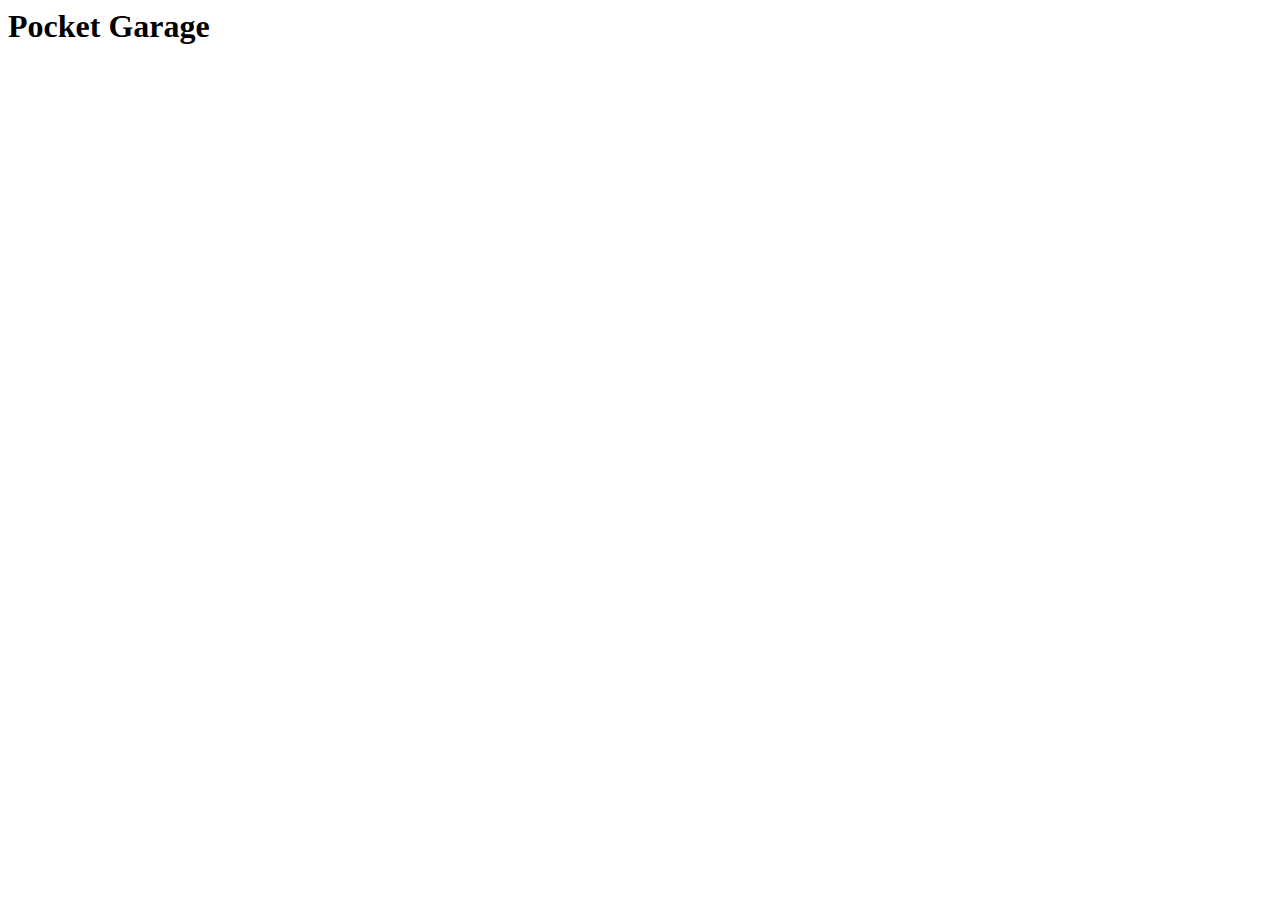
==== index.html @ f1f55a05 "Add" ====
<html lang="en">
<head>
    <meta charset="UTF-8">
    <meta name="viewport" content="width=device-width, initial-scale=1.0">
    <title>Pocket Garage</title>
</head>
<body>
    <h1>Pocket Garage</h1>
</body>
</html>
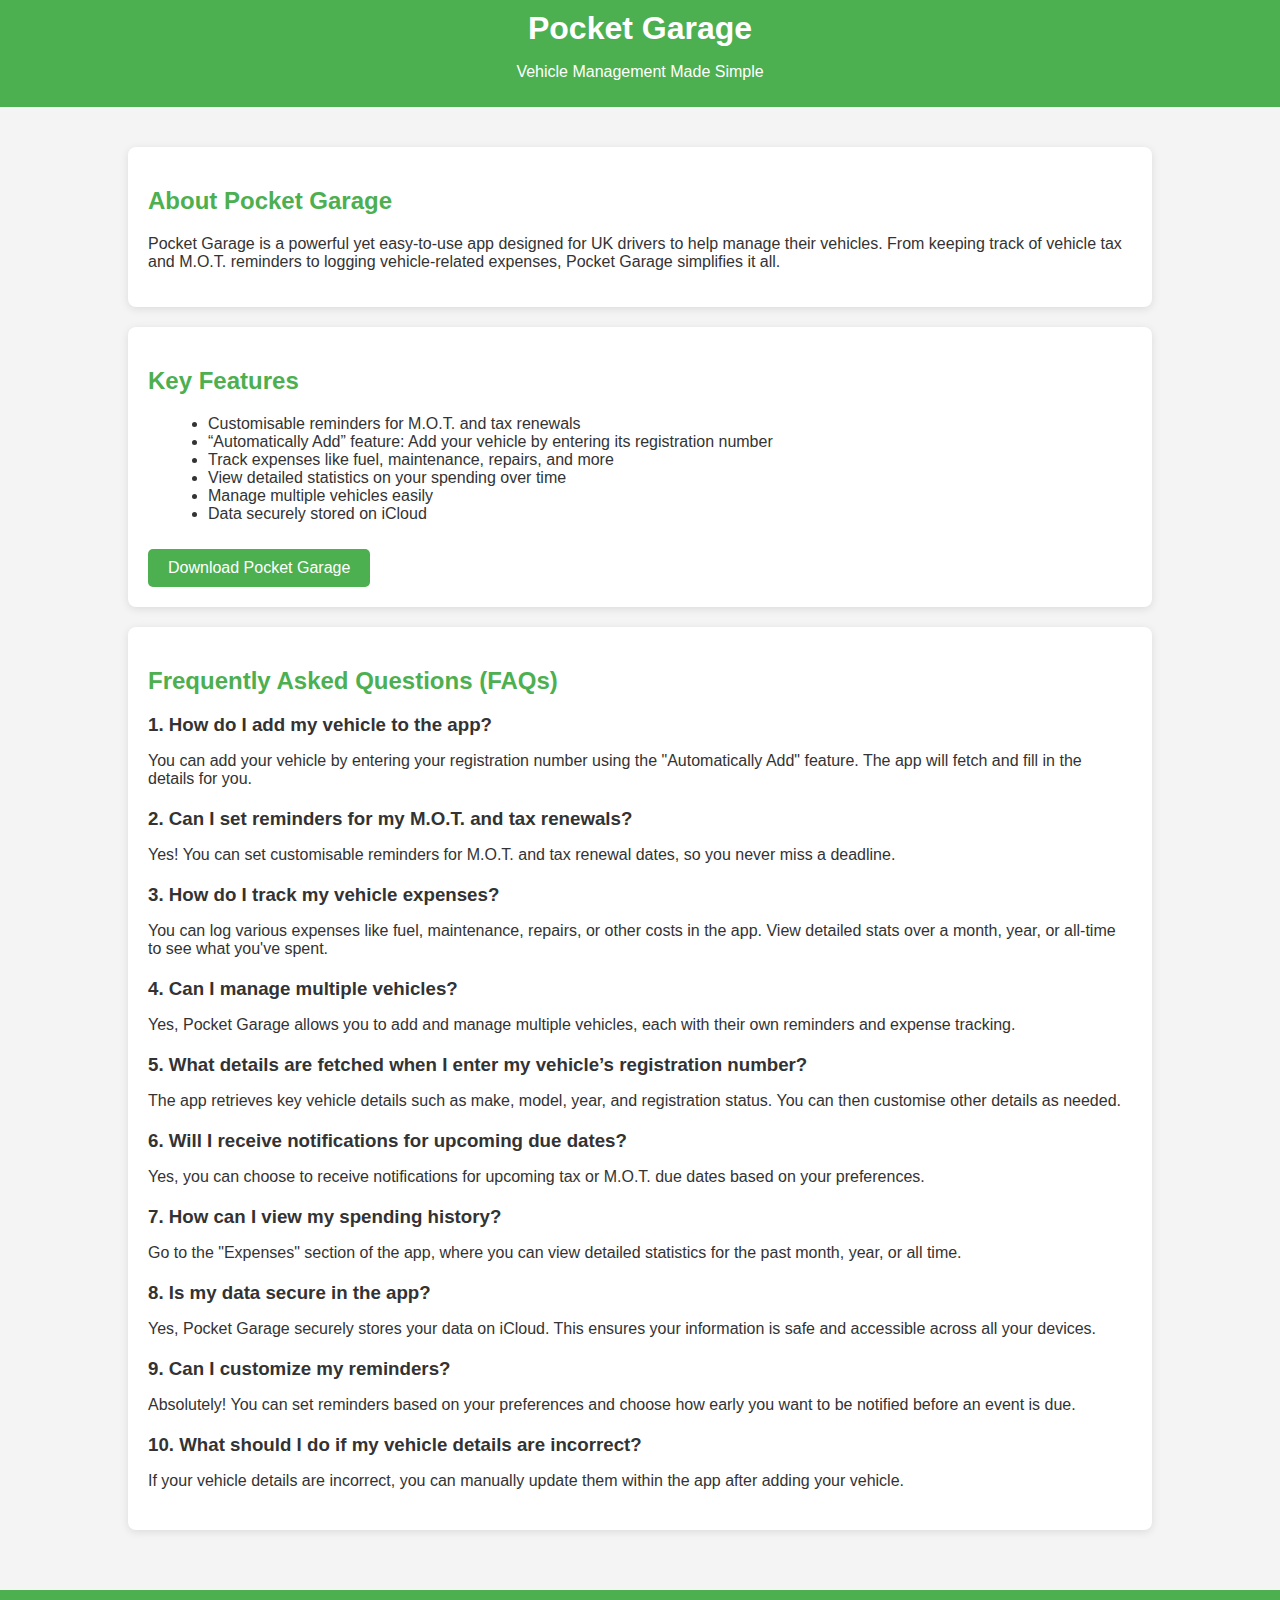
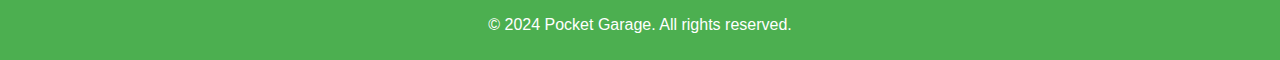
==== commit 45a78f9d: "Update index.html" ====
--- a/index.html
+++ b/index.html
@@ -1,10 +1,144 @@
+<!DOCTYPE html>
 <html lang="en">
 <head>
     <meta charset="UTF-8">
     <meta name="viewport" content="width=device-width, initial-scale=1.0">
-    <title>Pocket Garage</title>
+    <meta http-equiv="X-UA-Compatible" content="IE=edge">
+    <title>Pocket Garage - Vehicle Management Made Simple</title>
+    <style>
+        body {
+            font-family: Arial, sans-serif;
+            margin: 0;
+            padding: 0;
+            background-color: #f4f4f4;
+            color: #333;
+        }
+        .container {
+            width: 80%;
+            margin: 0 auto;
+            padding: 20px;
+        }
+        header {
+            background-color: #4CAF50;
+            color: white;
+            padding: 10px 0;
+            text-align: center;
+        }
+        header h1 {
+            margin: 0;
+        }
+        section {
+            background: white;
+            padding: 20px;
+            margin-top: 20px;
+            border-radius: 8px;
+            box-shadow: 0 2px 8px rgba(0, 0, 0, 0.1);
+        }
+        h2 {
+            color: #4CAF50;
+        }
+        ul {
+            list-style-type: disc;
+            margin-left: 20px;
+        }
+        footer {
+            text-align: center;
+            margin-top: 40px;
+            padding: 10px;
+            background-color: #4CAF50;
+            color: white;
+        }
+        .cta {
+            display: inline-block;
+            padding: 10px 20px;
+            background-color: #4CAF50;
+            color: white;
+            text-decoration: none;
+            border-radius: 5px;
+            margin-top: 10px;
+        }
+        .faq-item {
+            margin-bottom: 20px;
+        }
+        .faq-item h3 {
+            margin-bottom: 5px;
+        }
+    </style>
 </head>
 <body>
-    <h1>Pocket Garage</h1>
+
+    <header>
+        <h1>Pocket Garage</h1>
+        <p>Vehicle Management Made Simple</p>
+    </header>
+
+    <div class="container">
+        <section>
+            <h2>About Pocket Garage</h2>
+            <p>Pocket Garage is a powerful yet easy-to-use app designed for UK drivers to help manage their vehicles. From keeping track of vehicle tax and M.O.T. reminders to logging vehicle-related expenses, Pocket Garage simplifies it all.</p>
+        </section>
+
+        <section>
+            <h2>Key Features</h2>
+            <ul>
+                <li>Customisable reminders for M.O.T. and tax renewals</li>
+                <li>“Automatically Add” feature: Add your vehicle by entering its registration number</li>
+                <li>Track expenses like fuel, maintenance, repairs, and more</li>
+                <li>View detailed statistics on your spending over time</li>
+                <li>Manage multiple vehicles easily</li>
+                <li>Data securely stored on iCloud</li>
+            </ul>
+            <a href="#" class="cta">Download Pocket Garage</a>
+        </section>
+
+        <section>
+            <h2>Frequently Asked Questions (FAQs)</h2>
+            <div class="faq-item">
+                <h3>1. How do I add my vehicle to the app?</h3>
+                <p>You can add your vehicle by entering your registration number using the "Automatically Add" feature. The app will fetch and fill in the details for you.</p>
+            </div>
+            <div class="faq-item">
+                <h3>2. Can I set reminders for my M.O.T. and tax renewals?</h3>
+                <p>Yes! You can set customisable reminders for M.O.T. and tax renewal dates, so you never miss a deadline.</p>
+            </div>
+            <div class="faq-item">
+                <h3>3. How do I track my vehicle expenses?</h3>
+                <p>You can log various expenses like fuel, maintenance, repairs, or other costs in the app. View detailed stats over a month, year, or all-time to see what you've spent.</p>
+            </div>
+            <div class="faq-item">
+                <h3>4. Can I manage multiple vehicles?</h3>
+                <p>Yes, Pocket Garage allows you to add and manage multiple vehicles, each with their own reminders and expense tracking.</p>
+            </div>
+            <div class="faq-item">
+                <h3>5. What details are fetched when I enter my vehicle’s registration number?</h3>
+                <p>The app retrieves key vehicle details such as make, model, year, and registration status. You can then customise other details as needed.</p>
+            </div>
+            <div class="faq-item">
+                <h3>6. Will I receive notifications for upcoming due dates?</h3>
+                <p>Yes, you can choose to receive notifications for upcoming tax or M.O.T. due dates based on your preferences.</p>
+            </div>
+            <div class="faq-item">
+                <h3>7. How can I view my spending history?</h3>
+                <p>Go to the "Expenses" section of the app, where you can view detailed statistics for the past month, year, or all time.</p>
+            </div>
+            <div class="faq-item">
+                <h3>8. Is my data secure in the app?</h3>
+                <p>Yes, Pocket Garage securely stores your data on iCloud. This ensures your information is safe and accessible across all your devices.</p>
+            </div>
+            <div class="faq-item">
+                <h3>9. Can I customize my reminders?</h3>
+                <p>Absolutely! You can set reminders based on your preferences and choose how early you want to be notified before an event is due.</p>
+            </div>
+            <div class="faq-item">
+                <h3>10. What should I do if my vehicle details are incorrect?</h3>
+                <p>If your vehicle details are incorrect, you can manually update them within the app after adding your vehicle.</p>
+            </div>
+        </section>
+    </div>
+
+    <footer>
+        <p>© 2024 Pocket Garage. All rights reserved.</p>
+    </footer>
+
 </body>
-</html>+</html>
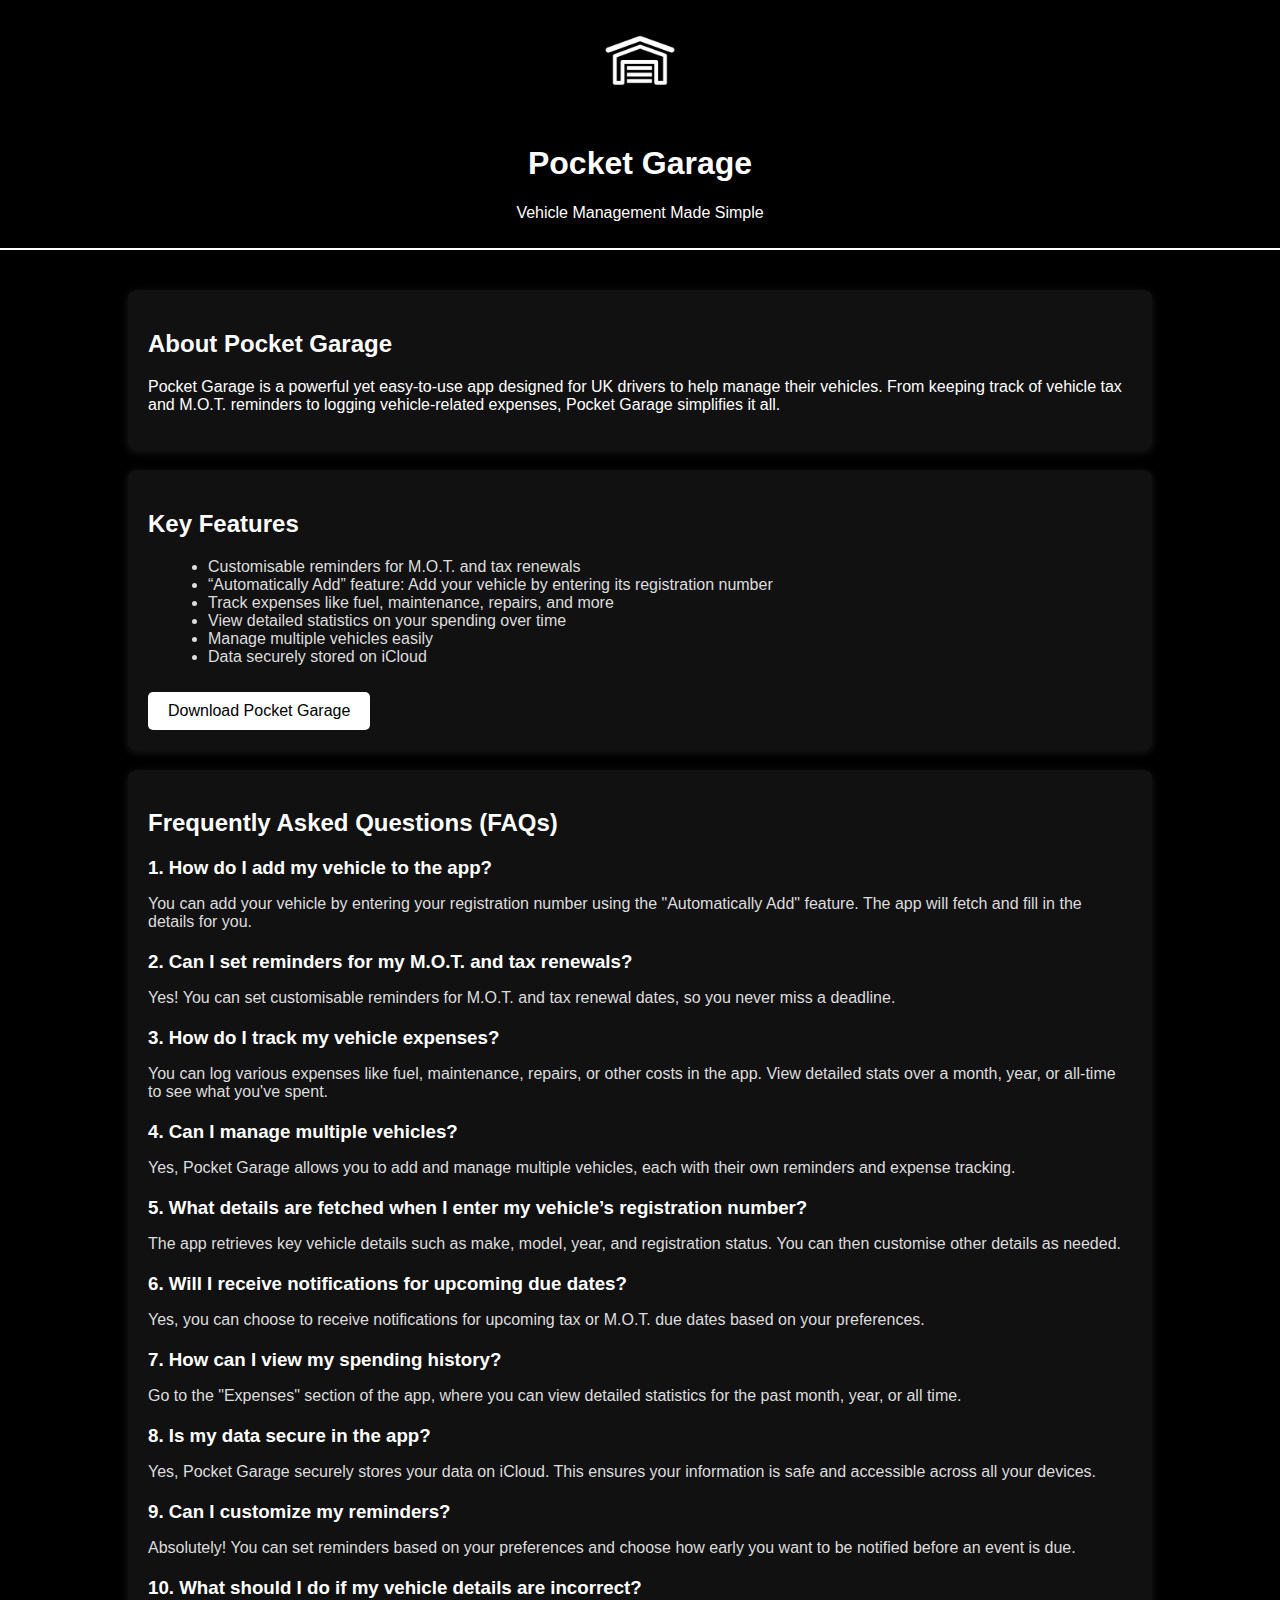
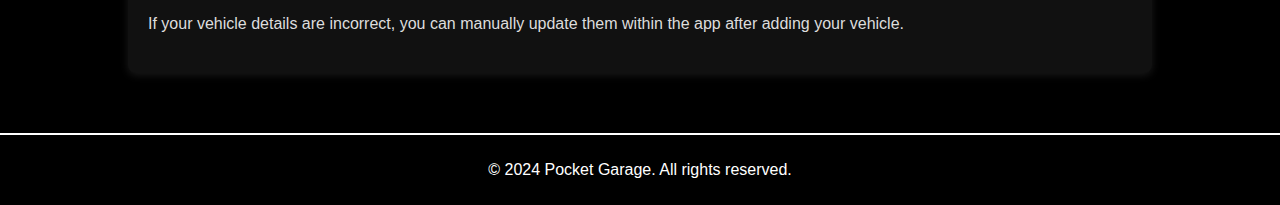
==== commit 789ca64b: "Update index.html" ====
--- a/index.html
+++ b/index.html
@@ -10,8 +10,8 @@
             font-family: Arial, sans-serif;
             margin: 0;
             padding: 0;
-            background-color: #f4f4f4;
-            color: #333;
+            background-color: #000;
+            color: #fff;
         }
         .container {
             width: 80%;
@@ -19,40 +19,46 @@
             padding: 20px;
         }
         header {
-            background-color: #4CAF50;
+            background-color: #000;
             color: white;
             padding: 10px 0;
             text-align: center;
+            border-bottom: 2px solid #fff;
         }
-        header h1 {
-            margin: 0;
+        header img {
+            width: 100px;
+            margin-bottom: 10px;
         }
         section {
-            background: white;
+            background: #111;
             padding: 20px;
             margin-top: 20px;
             border-radius: 8px;
-            box-shadow: 0 2px 8px rgba(0, 0, 0, 0.1);
+            box-shadow: 0 2px 8px rgba(255, 255, 255, 0.1);
         }
         h2 {
-            color: #4CAF50;
+            color: #fff;
         }
         ul {
             list-style-type: disc;
             margin-left: 20px;
         }
+        ul li {
+            color: #ddd;
+        }
         footer {
             text-align: center;
             margin-top: 40px;
             padding: 10px;
-            background-color: #4CAF50;
+            background-color: #000;
             color: white;
+            border-top: 2px solid #fff;
         }
         .cta {
             display: inline-block;
             padding: 10px 20px;
-            background-color: #4CAF50;
-            color: white;
+            background-color: #fff;
+            color: black;
             text-decoration: none;
             border-radius: 5px;
             margin-top: 10px;
@@ -63,11 +69,15 @@
         .faq-item h3 {
             margin-bottom: 5px;
         }
+        .faq-item p {
+            color: #ddd;
+        }
     </style>
 </head>
 <body>
 
     <header>
+        <img src="Pocket Garage.png" alt="Pocket Garage Logo">
         <h1>Pocket Garage</h1>
         <p>Vehicle Management Made Simple</p>
     </header>
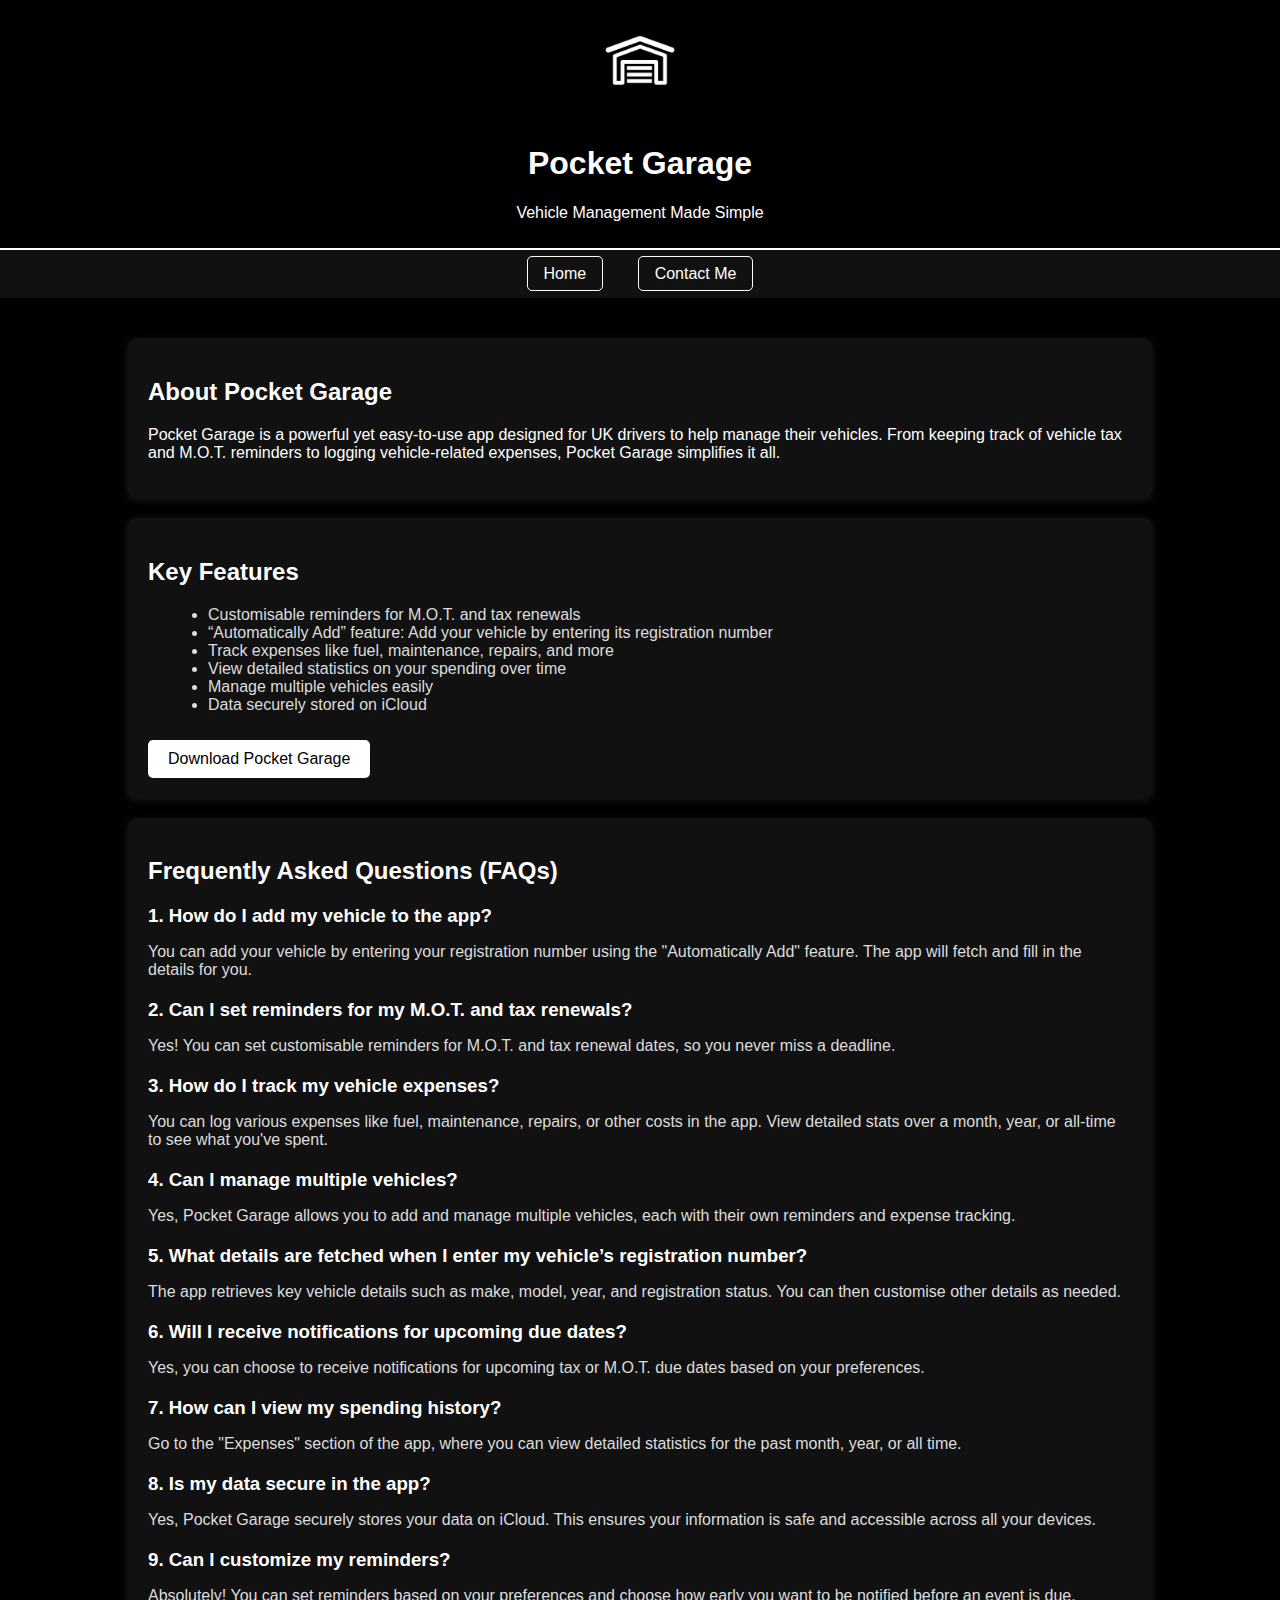
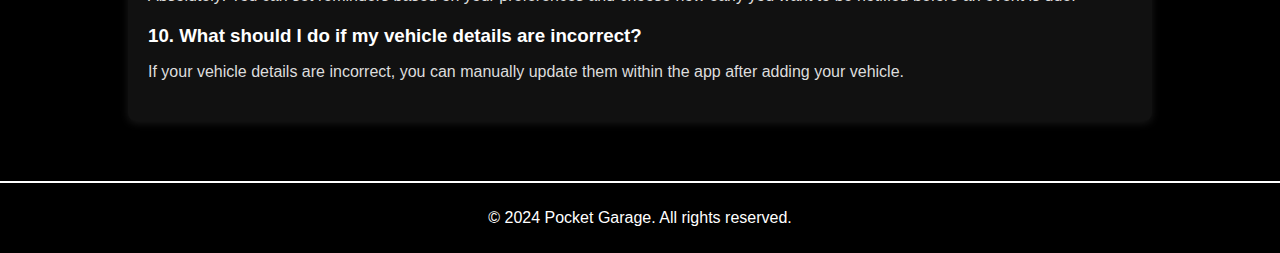
==== commit 2788a79c: "Update index.html" ====
--- a/index.html
+++ b/index.html
@@ -12,6 +12,23 @@
             padding: 0;
             background-color: #000;
             color: #fff;
+        }
+        nav {
+            background-color: #111;
+            padding: 15px;
+            text-align: center;
+        }
+        nav a {
+            color: #fff;
+            text-decoration: none;
+            margin: 0 15px;
+            padding: 8px 16px;
+            border: 1px solid #fff;
+            border-radius: 5px;
+        }
+        nav a:hover {
+            background-color: #4CAF50;
+            color: black;
         }
         .container {
             width: 80%;
@@ -81,6 +98,11 @@
         <h1>Pocket Garage</h1>
         <p>Vehicle Management Made Simple</p>
     </header>
+
+    <nav>
+        <a href="index.html">Home</a>
+        <a href="contact.html">Contact Me</a>
+    </nav>
 
     <div class="container">
         <section>
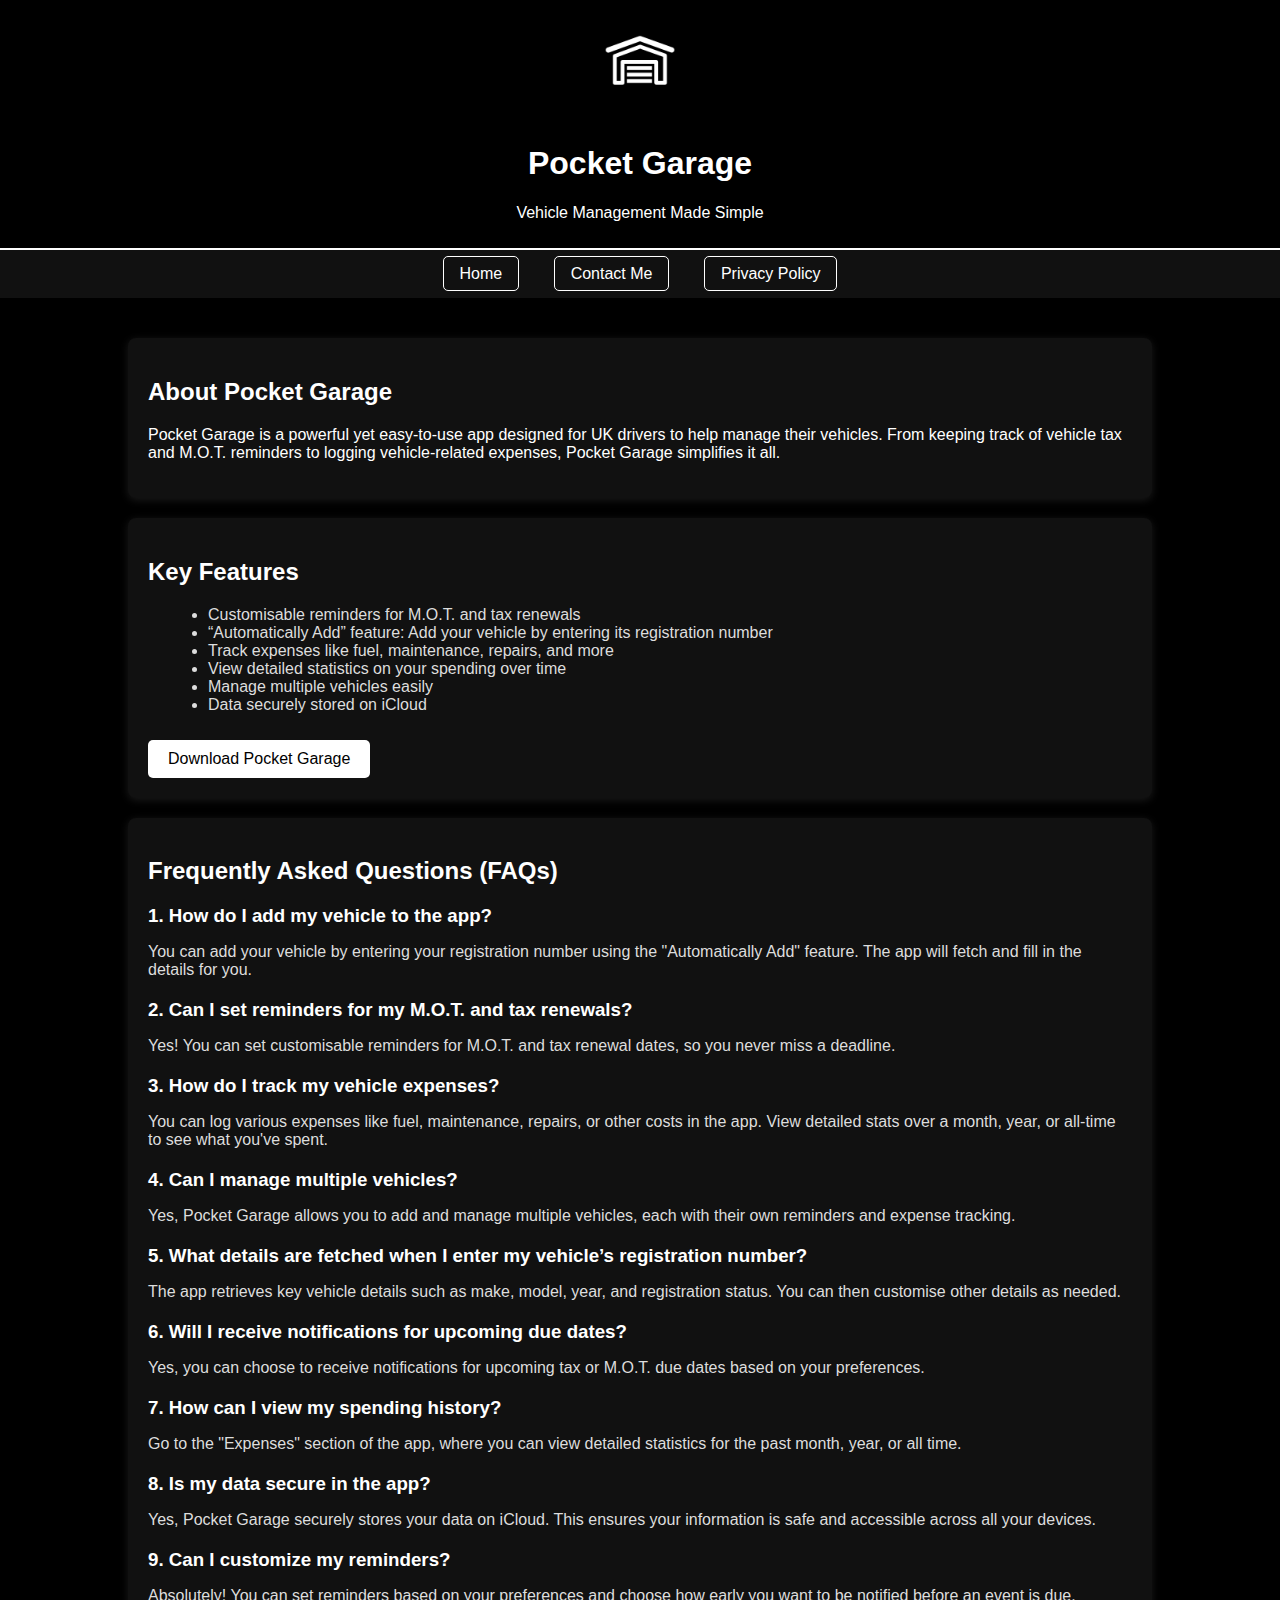
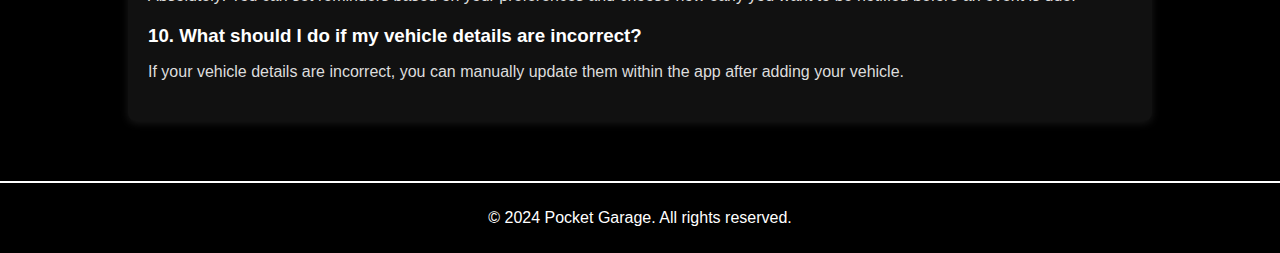
==== commit 7b8ee5c7: "Various improvements" ====
--- a/index.html
+++ b/index.html
@@ -102,6 +102,7 @@
     <nav>
         <a href="index.html">Home</a>
         <a href="contact.html">Contact Me</a>
+        <a href="privacy.html">Privacy Policy</a>
     </nav>
 
     <div class="container">
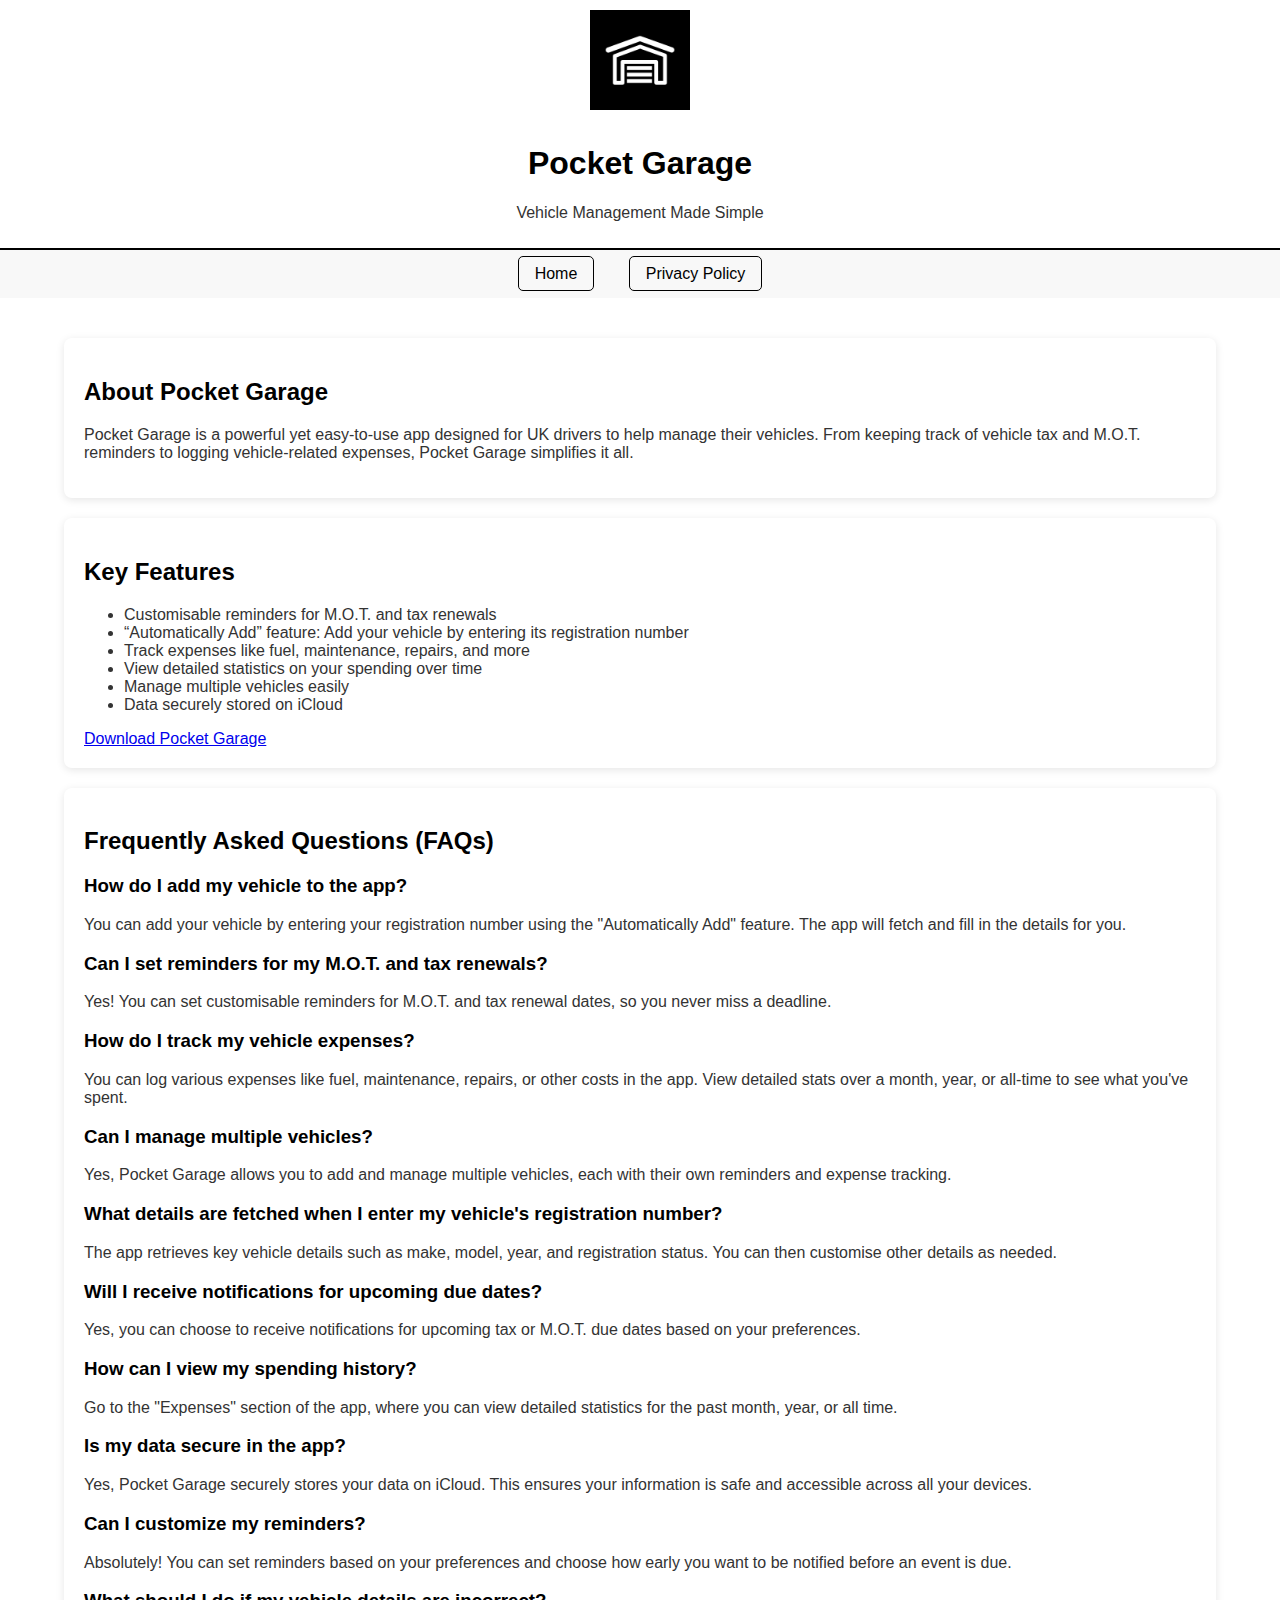
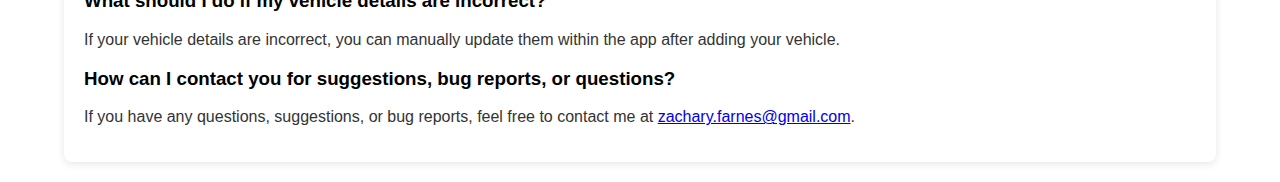
==== commit 9f2dda94: "Updates to pages" ====
--- a/index.html
+++ b/index.html
@@ -4,92 +4,8 @@
     <meta charset="UTF-8">
     <meta name="viewport" content="width=device-width, initial-scale=1.0">
     <meta http-equiv="X-UA-Compatible" content="IE=edge">
-    <title>Pocket Garage - Vehicle Management Made Simple</title>
-    <style>
-        body {
-            font-family: Arial, sans-serif;
-            margin: 0;
-            padding: 0;
-            background-color: #000;
-            color: #fff;
-        }
-        nav {
-            background-color: #111;
-            padding: 15px;
-            text-align: center;
-        }
-        nav a {
-            color: #fff;
-            text-decoration: none;
-            margin: 0 15px;
-            padding: 8px 16px;
-            border: 1px solid #fff;
-            border-radius: 5px;
-        }
-        nav a:hover {
-            background-color: #4CAF50;
-            color: black;
-        }
-        .container {
-            width: 80%;
-            margin: 0 auto;
-            padding: 20px;
-        }
-        header {
-            background-color: #000;
-            color: white;
-            padding: 10px 0;
-            text-align: center;
-            border-bottom: 2px solid #fff;
-        }
-        header img {
-            width: 100px;
-            margin-bottom: 10px;
-        }
-        section {
-            background: #111;
-            padding: 20px;
-            margin-top: 20px;
-            border-radius: 8px;
-            box-shadow: 0 2px 8px rgba(255, 255, 255, 0.1);
-        }
-        h2 {
-            color: #fff;
-        }
-        ul {
-            list-style-type: disc;
-            margin-left: 20px;
-        }
-        ul li {
-            color: #ddd;
-        }
-        footer {
-            text-align: center;
-            margin-top: 40px;
-            padding: 10px;
-            background-color: #000;
-            color: white;
-            border-top: 2px solid #fff;
-        }
-        .cta {
-            display: inline-block;
-            padding: 10px 20px;
-            background-color: #fff;
-            color: black;
-            text-decoration: none;
-            border-radius: 5px;
-            margin-top: 10px;
-        }
-        .faq-item {
-            margin-bottom: 20px;
-        }
-        .faq-item h3 {
-            margin-bottom: 5px;
-        }
-        .faq-item p {
-            color: #ddd;
-        }
-    </style>
+    <title>Pocket Garage - Vehicle Management</title>
+    <link rel="stylesheet" href="styles.css">
 </head>
 <body>
 
@@ -101,7 +17,6 @@
 
     <nav>
         <a href="index.html">Home</a>
-        <a href="contact.html">Contact Me</a>
         <a href="privacy.html">Privacy Policy</a>
     </nav>
 
@@ -127,51 +42,51 @@
         <section>
             <h2>Frequently Asked Questions (FAQs)</h2>
             <div class="faq-item">
-                <h3>1. How do I add my vehicle to the app?</h3>
+                <h3>How do I add my vehicle to the app?</h3>
                 <p>You can add your vehicle by entering your registration number using the "Automatically Add" feature. The app will fetch and fill in the details for you.</p>
             </div>
             <div class="faq-item">
-                <h3>2. Can I set reminders for my M.O.T. and tax renewals?</h3>
+                <h3>Can I set reminders for my M.O.T. and tax renewals?</h3>
                 <p>Yes! You can set customisable reminders for M.O.T. and tax renewal dates, so you never miss a deadline.</p>
             </div>
             <div class="faq-item">
-                <h3>3. How do I track my vehicle expenses?</h3>
+                <h3>How do I track my vehicle expenses?</h3>
                 <p>You can log various expenses like fuel, maintenance, repairs, or other costs in the app. View detailed stats over a month, year, or all-time to see what you've spent.</p>
             </div>
             <div class="faq-item">
-                <h3>4. Can I manage multiple vehicles?</h3>
+                <h3>Can I manage multiple vehicles?</h3>
                 <p>Yes, Pocket Garage allows you to add and manage multiple vehicles, each with their own reminders and expense tracking.</p>
             </div>
             <div class="faq-item">
-                <h3>5. What details are fetched when I enter my vehicle’s registration number?</h3>
+                <h3>What details are fetched when I enter my vehicle's registration number?</h3>
                 <p>The app retrieves key vehicle details such as make, model, year, and registration status. You can then customise other details as needed.</p>
             </div>
             <div class="faq-item">
-                <h3>6. Will I receive notifications for upcoming due dates?</h3>
+                <h3>Will I receive notifications for upcoming due dates?</h3>
                 <p>Yes, you can choose to receive notifications for upcoming tax or M.O.T. due dates based on your preferences.</p>
             </div>
             <div class="faq-item">
-                <h3>7. How can I view my spending history?</h3>
+                <h3>How can I view my spending history?</h3>
                 <p>Go to the "Expenses" section of the app, where you can view detailed statistics for the past month, year, or all time.</p>
             </div>
             <div class="faq-item">
-                <h3>8. Is my data secure in the app?</h3>
+                <h3>Is my data secure in the app?</h3>
                 <p>Yes, Pocket Garage securely stores your data on iCloud. This ensures your information is safe and accessible across all your devices.</p>
             </div>
             <div class="faq-item">
-                <h3>9. Can I customize my reminders?</h3>
+                <h3>Can I customize my reminders?</h3>
                 <p>Absolutely! You can set reminders based on your preferences and choose how early you want to be notified before an event is due.</p>
             </div>
             <div class="faq-item">
-                <h3>10. What should I do if my vehicle details are incorrect?</h3>
+                <h3>What should I do if my vehicle details are incorrect?</h3>
                 <p>If your vehicle details are incorrect, you can manually update them within the app after adding your vehicle.</p>
+            </div>
+            <div class="faq-item">
+                <h3>How can I contact you for suggestions, bug reports, or questions?</h3>
+                <p>If you have any questions, suggestions, or bug reports, feel free to contact me at <a href="mailto:zachary.farnes@gmail.com">zachary.farnes@gmail.com</a>.</p>
             </div>
         </section>
     </div>
 
-    <footer>
-        <p>© 2024 Pocket Garage. All rights reserved.</p>
-    </footer>
-
 </body>
 </html>
--- a/styles.css
+++ b/styles.css
@@ -0,0 +1,86 @@
+/* General Styles */
+body {
+    font-family: Arial, sans-serif;
+    margin: 0;
+    padding: 0;
+    background-color: #fff;
+    color: #000;
+}
+
+header {
+    background-color: #fff;
+    color: #000;
+    padding: 10px 0;
+    text-align: center;
+    border-bottom: 2px solid #000;
+}
+
+header img {
+    width: 100px;
+    margin-bottom: 10px;
+}
+
+nav {
+    background-color: #f8f8f8;
+    padding: 15px;
+    text-align: center;
+}
+
+nav a {
+    color: #000;
+    text-decoration: none;
+    margin: 0 15px;
+    padding: 8px 16px;
+    border: 1px solid #000;
+    border-radius: 5px;
+}
+
+nav a:hover {
+    background-color: #000;
+    color: #fff;
+}
+
+.container {
+    width: 90%;
+    max-width: 1200px;
+    margin: 0 auto;
+    padding: 20px;
+}
+
+section {
+    background: #fff;
+    padding: 20px;
+    margin-top: 20px;
+    border-radius: 8px;
+    box-shadow: 0 2px 8px rgba(0, 0, 0, 0.1);
+}
+
+h1, h2, h3 {
+    color: #000;
+}
+
+p, li {
+    color: #333;
+}
+
+/* Footer */
+footer {
+    text-align: center;
+    margin-top: 40px;
+    padding: 10px;
+    background-color: #f8f8f8;
+    color: #000;
+    border-top: 2px solid #000;
+}
+
+/* Mobile Responsiveness */
+@media (max-width: 768px) {
+    .container {
+        width: 95%;
+    }
+
+    nav a {
+        display: block;
+        margin: 10px 0;
+    }
+}
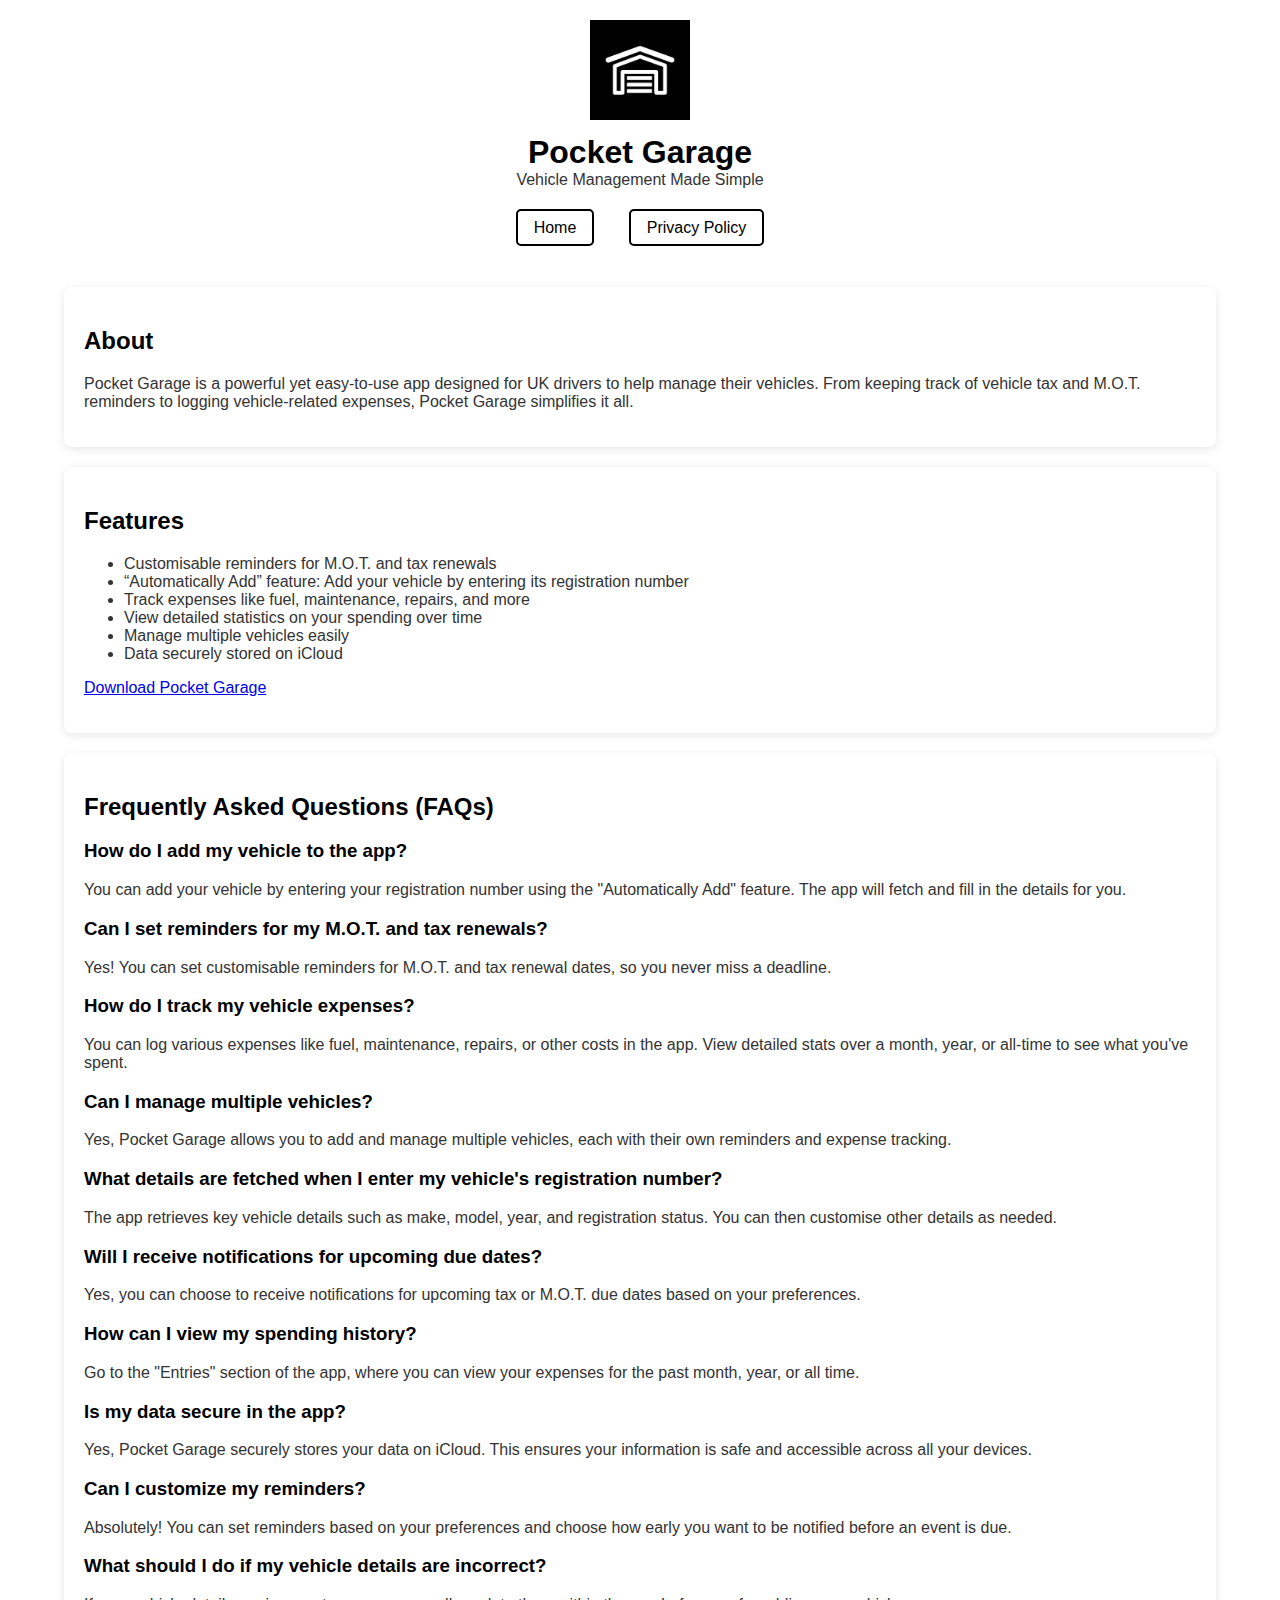
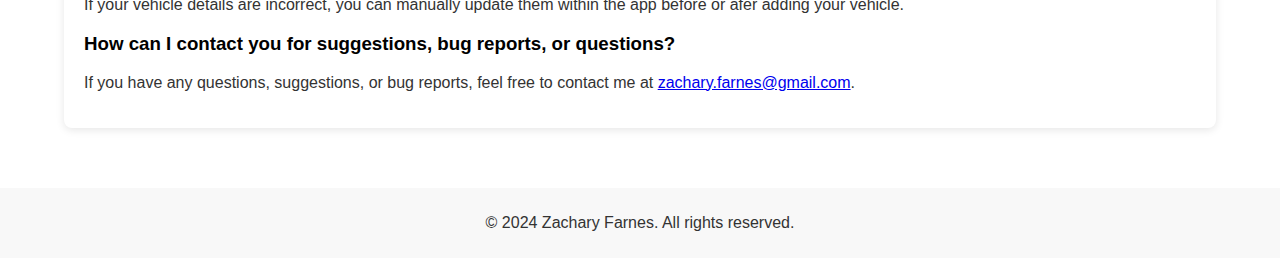
==== commit 29320f37: "Multiple improvements" ====
--- a/index.html
+++ b/index.html
@@ -4,7 +4,7 @@
     <meta charset="UTF-8">
     <meta name="viewport" content="width=device-width, initial-scale=1.0">
     <meta http-equiv="X-UA-Compatible" content="IE=edge">
-    <title>Pocket Garage - Vehicle Management</title>
+    <title>Pocket Garage | Home</title>
     <link rel="stylesheet" href="styles.css">
 </head>
 <body>
@@ -22,12 +22,12 @@
 
     <div class="container">
         <section>
-            <h2>About Pocket Garage</h2>
+            <h2>About</h2>
             <p>Pocket Garage is a powerful yet easy-to-use app designed for UK drivers to help manage their vehicles. From keeping track of vehicle tax and M.O.T. reminders to logging vehicle-related expenses, Pocket Garage simplifies it all.</p>
         </section>
 
         <section>
-            <h2>Key Features</h2>
+            <h2>Features</h2>
             <ul>
                 <li>Customisable reminders for M.O.T. and tax renewals</li>
                 <li>“Automatically Add” feature: Add your vehicle by entering its registration number</li>
@@ -36,7 +36,7 @@
                 <li>Manage multiple vehicles easily</li>
                 <li>Data securely stored on iCloud</li>
             </ul>
-            <a href="#" class="cta">Download Pocket Garage</a>
+            <p><a href="#" class="cta">Download Pocket Garage</a></p>
         </section>
 
         <section>
@@ -67,7 +67,7 @@
             </div>
             <div class="faq-item">
                 <h3>How can I view my spending history?</h3>
-                <p>Go to the "Expenses" section of the app, where you can view detailed statistics for the past month, year, or all time.</p>
+                <p>Go to the "Entries" section of the app, where you can view your expenses for the past month, year, or all time.</p>
             </div>
             <div class="faq-item">
                 <h3>Is my data secure in the app?</h3>
@@ -79,7 +79,7 @@
             </div>
             <div class="faq-item">
                 <h3>What should I do if my vehicle details are incorrect?</h3>
-                <p>If your vehicle details are incorrect, you can manually update them within the app after adding your vehicle.</p>
+                <p>If your vehicle details are incorrect, you can manually update them within the app before or afer adding your vehicle.</p>
             </div>
             <div class="faq-item">
                 <h3>How can I contact you for suggestions, bug reports, or questions?</h3>
@@ -88,5 +88,9 @@
         </section>
     </div>
 
+    <footer>
+        <p>© 2024 Zachary Farnes. All rights reserved.</p>
+    </footer>
+
 </body>
 </html>
--- a/styles.css
+++ b/styles.css
@@ -12,17 +12,25 @@
     color: #000;
     padding: 10px 0;
     text-align: center;
-    border-bottom: 2px solid #000;
 }
 
 header img {
+    padding-top: 10px;
     width: 100px;
-    margin-bottom: 10px;
+}
+
+header h1 {
+    padding-top: 10px;
+    margin: 0px;
+}
+
+header p {
+    padding-bottom: 10px;
+    margin: 0px;
 }
 
 nav {
-    background-color: #f8f8f8;
-    padding: 15px;
+    padding: 10px;
     text-align: center;
 }
 
@@ -31,7 +39,7 @@
     text-decoration: none;
     margin: 0 15px;
     padding: 8px 16px;
-    border: 1px solid #000;
+    border: 2px solid #000;
     border-radius: 5px;
 }
 
@@ -70,7 +78,6 @@
     padding: 10px;
     background-color: #f8f8f8;
     color: #000;
-    border-top: 2px solid #000;
 }
 
 /* Mobile Responsiveness */
